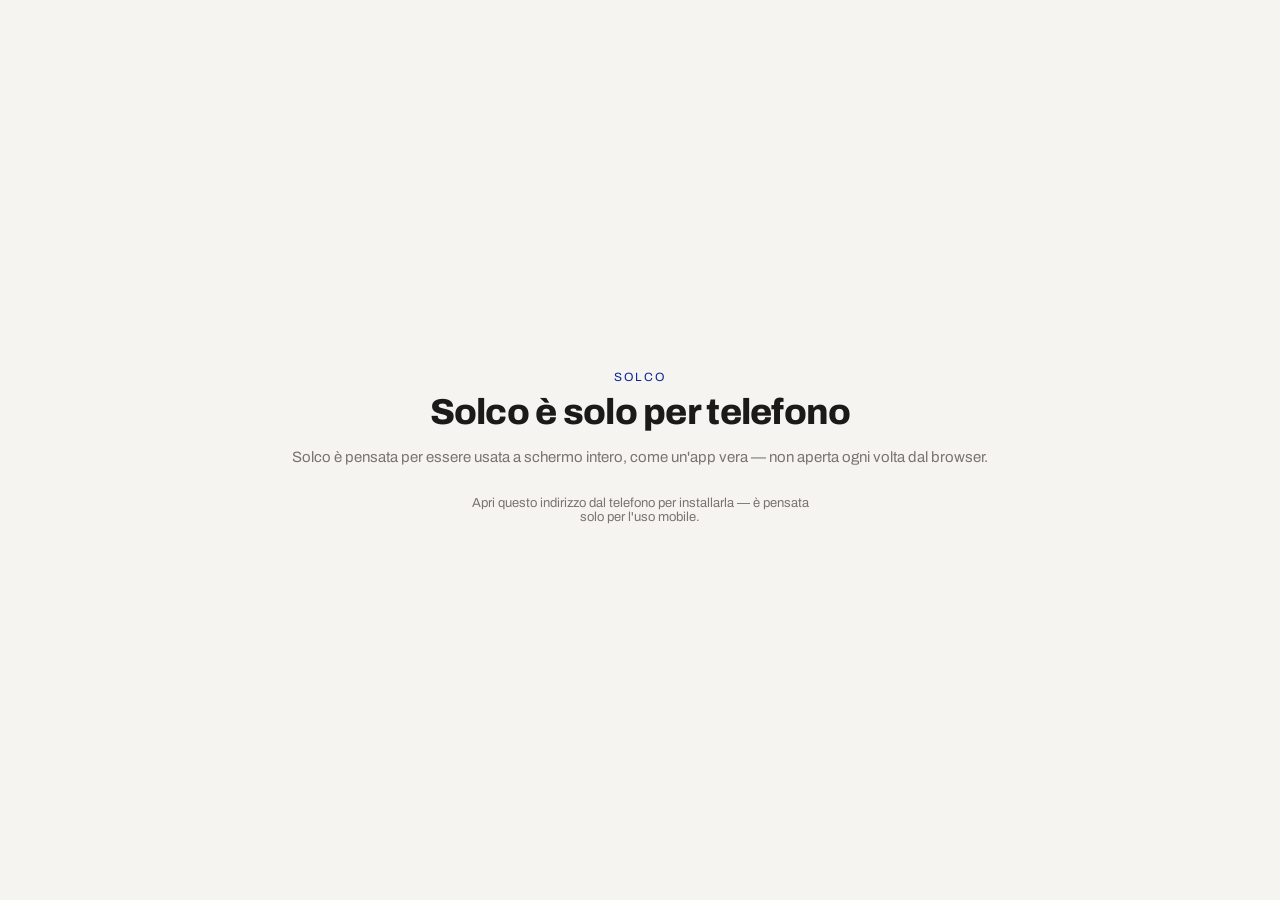
==== admin.html @ b0c0eb14 "Add files via upload" ====
<!DOCTYPE html>
<html lang="it">
<head>
<meta charset="utf-8">
<meta name="viewport" content="width=device-width, initial-scale=1, viewport-fit=cover">
<title>Solco — Utenti e inviti</title>
<link rel="manifest" href="/manifest.json">
<link rel="apple-touch-icon" href="/assets/icon-192.png">
<meta name="apple-mobile-web-app-capable" content="yes">
<meta name="theme-color" content="#1c1a19">
<link rel="stylesheet" href="/assets/style.css">
<script>
  if (!(window.matchMedia('(display-mode: standalone)').matches || window.navigator.standalone)) {
    location.replace('/install.html');
  }
</script>
</head>
<body>
<div class="screen screen--no-tabbar">
  <div class="topbar">
    <a href="/index.html" class="back-link">← Libreria</a>
  </div>
  <h1 style="font-size:28px">Utenti e inviti</h1>
  <p style="font-size:14px;color:var(--color-neutral-700)">Solco è privata: solo chi ha un account può entrare. Genera un codice per aggiungere qualcuno.</p>

  <button class="btn btn-primary btn-block" id="new-invite-btn">Genera codice invito</button>
  <div id="invite-result" style="display:none;background:var(--color-accent-100);border-radius:8px;padding:16px;text-align:center">
    <div style="font-size:12px;letter-spacing:.08em;text-transform:uppercase;color:var(--color-accent-700)">Codice</div>
    <div style="font-family:var(--font-heading);font-weight:800;font-size:28px;letter-spacing:.06em;margin-top:6px" id="invite-code"></div>
    <p style="font-size:12px;color:var(--color-neutral-700);margin-top:8px">Condividilo insieme al link: solco.app/register.html?invite=CODICE</p>
  </div>

  <div>
    <h3 style="font-size:16px;margin-bottom:10px">Inviti recenti</h3>
    <div id="invites-list"></div>
  </div>

  <div>
    <h3 style="font-size:16px;margin-bottom:10px">Persone con accesso</h3>
    <div id="users-list"></div>
  </div>
</div>

<script src="/assets/app.js"></script>
<script>
  async function loadUsers() {
    const { users } = await api('/api/users');
    document.getElementById('users-list').innerHTML = users.map(u => `
      <div class="detail-row" style="align-items:center">
        <div>
          <div style="font-family:var(--font-heading);font-weight:800;font-size:14px">${u.username}${u.role === 'Amministratore' ? ' · Admin' : ''}</div>
          <div style="font-size:12px;color:var(--color-neutral-700)">${u.email}</div>
        </div>
        <span class="tag ${u.status === 'sospeso' ? 'tag-outline' : 'tag-neutral'}">${u.status === 'sospeso' ? 'Sospeso' : 'Attivo'}</span>
      </div>`).join('');
  }
  async function loadInvites() {
    const { invites } = await api('/api/invites');
    document.getElementById('invites-list').innerHTML = invites.length ? invites.map(i => `
      <div class="detail-row" style="align-items:center">
        <span style="font-family:var(--font-heading);font-weight:800;font-size:14px">${i.code}</span>
        <span class="tag ${i.used_by ? 'tag-neutral' : 'tag-accent'}">${i.used_by ? 'Usato da ' + i.used_by : 'In attesa'}</span>
      </div>`).join('') : '<p style="font-size:13px;color:var(--color-neutral-700)">Nessun invito generato ancora.</p>';
  }

  document.getElementById('new-invite-btn').addEventListener('click', async () => {
    try {
      const { code } = await api('/api/invites', { method: 'POST' });
      haptic(HAPTIC.success);
      document.getElementById('invite-code').textContent = code;
      document.getElementById('invite-result').style.display = 'block';
      loadInvites();
    } catch (err) { toast(err.message); }
  });

  (async () => {
    try { await Promise.all([loadUsers(), loadInvites()]); }
    catch (err) { toast(err.message); }
  })();
</script>
</body>
</html>
---- assets/style.css ----
@import url('https://fonts.googleapis.com/css2?family=Archivo:wght@500;800&family=Archivo+Black&display=swap');

:root {
  --color-bg: #f6f4f1;
  --color-surface: #ffffff;
  --color-text: #1c1a19;
  --color-dark: #201e1d;
  --color-neutral-200: #ece9e5;
  --color-neutral-300: #ddd8d2;
  --color-neutral-700: #79746e;
  --color-divider: #e2ddd7;
  --color-accent: #1440d8;
  --color-accent-100: #eef2ff;
  --color-accent-300: #8ba2ff;
  --color-accent-700: #0a2794;
  --color-danger: #b3261e;
  --font-heading: 'Archivo', system-ui, sans-serif;
  --font-body: -apple-system, BlinkMacSystemFont, 'Archivo', system-ui, sans-serif;
  --safe-top: env(safe-area-inset-top, 0px);
  --safe-bottom: env(safe-area-inset-bottom, 0px);
}

* { box-sizing: border-box; }
html, body { margin: 0; padding: 0; -webkit-tap-highlight-color: transparent; }
body {
  background: var(--color-bg);
  color: var(--color-text);
  font-family: var(--font-body);
  overscroll-behavior-y: none;
  min-height: 100vh;
}
h1, h2, h3, h4 { font-family: var(--font-heading); font-weight: 800; margin: 0; letter-spacing: -0.02em; }
p { margin: 0; }
a { color: var(--color-accent-700); text-decoration: none; }
button { font-family: inherit; cursor: pointer; }

/* --- layout --- */
.screen { min-height: 100vh; padding: calc(18px + var(--safe-top)) 20px calc(90px + var(--safe-bottom)); display: flex; flex-direction: column; gap: 18px; }
.screen--no-tabbar { padding-bottom: calc(24px + var(--safe-bottom)); }
.topbar { display: flex; align-items: center; justify-content: space-between; }
.topbar h1 { font-size: 30px; }
.back-link { font-size: 15px; color: var(--color-accent-700); }

/* --- pulsanti --- */
.btn { display: inline-flex; align-items: center; justify-content: center; gap: 8px; border: none; border-radius: 3px; font-family: var(--font-heading); font-weight: 800; font-size: 15px; min-height: 48px; padding: 0 20px; transition: transform .08s ease, opacity .15s ease; }
.btn:active { transform: scale(0.97); }
.btn-primary { background: var(--color-accent); color: #fff; }
.btn-secondary { background: var(--color-neutral-200); color: var(--color-text); }
.btn-outline { background: transparent; color: var(--color-text); border: 1.5px solid var(--color-divider); }
.btn-danger { background: var(--color-danger); color: #fff; }
.btn-block { width: 100%; }
.btn[disabled] { opacity: .5; pointer-events: none; }
.icon-btn { width: 40px; height: 40px; border-radius: 50%; border: none; background: var(--color-neutral-200); display: flex; align-items: center; justify-content: center; font-size: 17px; }

/* --- tag / badge --- */
.tag { display: inline-flex; align-items: center; padding: 5px 10px; border-radius: 3px; font-size: 12px; font-family: var(--font-heading); font-weight: 800; }
.tag-accent { background: var(--color-accent); color: #fff; }
.tag-neutral { background: var(--color-neutral-200); color: var(--color-text); }
.tag-outline { background: transparent; border: 1px solid var(--color-divider); color: var(--color-neutral-700); }

/* --- campi form --- */
.field { display: flex; flex-direction: column; gap: 6px; }
.field label { font-size: 12px; letter-spacing: .08em; text-transform: uppercase; color: var(--color-neutral-700); }
.input, select.input, textarea.input {
  width: 100%; border: 1.5px solid var(--color-divider); border-radius: 3px; background: var(--color-surface);
  padding: 13px 14px; font-size: 16px; color: var(--color-text); font-family: inherit;
}
.input:focus { outline: none; border-color: var(--color-accent); }
textarea.input { resize: vertical; min-height: 80px; }

/* --- stat mini-bar (in cima a libreria) --- */
.stat-row { display: flex; gap: 20px; border-top: 2px solid var(--color-divider); border-bottom: 1px solid var(--color-divider); padding: 12px 0 14px; }
.stat-row .stat + .stat { border-left: 1px solid var(--color-divider); padding-left: 20px; }
.stat-label { font-size: 10px; letter-spacing: .1em; text-transform: uppercase; color: var(--color-neutral-700); margin-bottom: 4px; }
.stat-value { font-family: var(--font-heading); font-weight: 800; font-size: 20px; }

/* --- chip filtri --- */
.chip-row { display: flex; gap: 8px; overflow-x: auto; padding-bottom: 4px; -ms-overflow-style: none; scrollbar-width: none; }
.chip-row::-webkit-scrollbar { display: none; }
.chip { flex: 0 0 auto; padding: 7px 14px; border-radius: 20px; font-size: 13px; background: var(--color-neutral-200); color: var(--color-text); border: none; white-space: nowrap; }
.chip.active { background: var(--color-accent); color: #fff; font-weight: 700; }

/* --- griglia libreria --- */
.grid { display: grid; grid-template-columns: 1fr 1fr; gap: 18px 14px; }
.record-card { display: flex; flex-direction: column; text-align: left; background: none; border: none; padding: 0; }
.record-cover { aspect-ratio: 1; padding: 12px; display: flex; flex-direction: column; justify-content: flex-end; border-radius: 2px; }
.record-cover .cover-title { font-family: var(--font-heading); font-weight: 800; font-size: 16px; line-height: 1.05; }
.record-artist { font-family: var(--font-heading); font-weight: 800; font-size: 13px; margin-top: 8px; }
.record-meta { font-size: 12px; color: var(--color-neutral-700); display: flex; justify-content: space-between; margin-top: 2px; }

/* --- stato vuoto --- */
.empty-state { text-align: center; padding: 48px 24px; color: var(--color-neutral-700); }
.empty-state p { margin-top: 8px; font-size: 14px; }

/* --- floating action button --- */
.fab { position: fixed; right: 20px; bottom: calc(84px + var(--safe-bottom)); background: var(--color-accent); color: #fff; border: none; border-radius: 50%; width: 58px; height: 58px; font-size: 24px; display: flex; align-items: center; justify-content: center; box-shadow: 0 6px 18px rgba(20,64,216,.35); z-index: 20; }
.fab:active { transform: scale(0.94); }

/* --- tab bar inferiore (navigazione principale, l'unica sempre visibile) --- */
.tabbar { position: fixed; left: 0; right: 0; bottom: 0; background: var(--color-surface); border-top: 1px solid var(--color-divider); display: flex; padding-bottom: var(--safe-bottom); z-index: 10; }
.tab { flex: 1; display: flex; flex-direction: column; align-items: center; gap: 3px; padding: 10px 0 8px; background: none; border: none; color: var(--color-neutral-700); font-size: 11px; }
.tab.active { color: var(--color-accent); font-weight: 700; }
.tab .tab-icon { font-size: 19px; }

/* --- pannello secondario / bottom sheet (modifica, elimina, impostazioni) --- */
.sheet-backdrop { position: fixed; inset: 0; background: rgba(28,26,25,.45); z-index: 30; opacity: 0; pointer-events: none; transition: opacity .2s ease; }
.sheet-backdrop.open { opacity: 1; pointer-events: auto; }
.sheet { position: fixed; left: 0; right: 0; bottom: 0; background: var(--color-surface); border-radius: 14px 14px 0 0; padding: 10px 22px calc(26px + var(--safe-bottom)); z-index: 31; transform: translateY(100%); transition: transform .25s cubic-bezier(.32,.72,0,1); display: flex; flex-direction: column; gap: 16px; max-height: 82vh; overflow-y: auto; }
.sheet.open { transform: translateY(0); }
.sheet-handle { width: 36px; height: 4px; background: var(--color-neutral-300); border-radius: 2px; margin: 8px auto 4px; }
.sheet h3 { font-size: 20px; }

/* --- toast (conferma azioni) --- */
.toast { position: fixed; left: 50%; bottom: calc(92px + var(--safe-bottom)); transform: translate(-50%, 10px); background: var(--color-dark); color: #fff; padding: 12px 18px; border-radius: 8px; font-size: 14px; z-index: 40; opacity: 0; transition: opacity .2s ease, transform .2s ease; pointer-events: none; }
.toast.show { opacity: 1; transform: translate(-50%, 0); }

/* --- scheda disco --- */
.disc-cover { aspect-ratio: 1; padding: 24px; display: flex; flex-direction: column; justify-content: space-between; border-radius: 2px; color: #fff; }
.disc-cover .disc-meta-top { font-size: 10px; letter-spacing: .16em; text-transform: uppercase; opacity: .7; }
.disc-cover .disc-title { font-family: var(--font-heading); font-weight: 800; font-size: 34px; line-height: .98; }
.disc-cover .disc-artist { font-size: 14px; opacity: .8; margin-top: 6px; }
.detail-row { border-top: 1px solid var(--color-divider); display: flex; align-items: baseline; justify-content: space-between; padding: 13px 0; font-size: 14px; }
.detail-row:last-of-type { border-bottom: 2px solid var(--color-divider); }
.detail-row .detail-label { color: var(--color-neutral-700); font-size: 13px; }
.detail-value-big { font-family: var(--font-heading); font-weight: 800; font-size: 26px; color: var(--color-accent-700); }

/* --- scansione --- */
.scan-wrap { position: fixed; inset: 0; background: #141312; z-index: 50; display: flex; flex-direction: column; color: #f3f2f2; }
.scan-header { display: flex; align-items: center; justify-content: space-between; padding: calc(18px + var(--safe-top)) 22px 16px; }
.scan-video-wrap { position: relative; flex: 1; overflow: hidden; background: #000; }
.scan-video-wrap video { width: 100%; height: 100%; object-fit: cover; }
.scan-frame { position: absolute; left: 40px; right: 40px; top: 34%; bottom: 34%; pointer-events: none; }
.scan-frame .corner { position: absolute; width: 30px; height: 30px; border-color: var(--color-accent-300); border-style: solid; border-width: 0; }
.scan-frame .tl { top: 0; left: 0; border-top-width: 3px; border-left-width: 3px; }
.scan-frame .tr { top: 0; right: 0; border-top-width: 3px; border-right-width: 3px; }
.scan-frame .bl { bottom: 0; left: 0; border-bottom-width: 3px; border-left-width: 3px; }
.scan-frame .br { bottom: 0; right: 0; border-bottom-width: 3px; border-right-width: 3px; }
.scan-frame.found .corner { border-color: #38d17a; }
.scan-footer { padding: 22px; display: flex; flex-direction: column; gap: 16px; }
.scan-mode-toggle { display: flex; border: 1px solid rgba(243,242,242,.35); border-radius: 3px; overflow: hidden; }
.scan-mode-toggle button { flex: 1; background: none; border: none; color: rgba(243,242,242,.75); padding: 11px 14px; font-size: 13px; }
.scan-mode-toggle button.active { background: var(--color-accent); color: #fff; font-family: var(--font-heading); font-weight: 800; }
.scan-hint { font-size: 14px; line-height: 1.5; color: rgba(243,242,242,.75); }
.scan-status { border-top: 1px solid rgba(243,242,242,.25); padding-top: 14px; display: flex; align-items: center; justify-content: space-between; font-size: 13px; color: rgba(243,242,242,.75); }

/* --- grafici (svg fatti a mano, coerenti col concept) --- */
.chart-block { padding: 4px 0; }
.chart-block h4 { font-size: 16px; margin-bottom: 2px; }
.chart-caption { font-size: 12px; color: var(--color-neutral-700); margin-bottom: 14px; }
.chart-axis-labels { display: flex; justify-content: space-between; font-size: 11px; color: var(--color-neutral-700); margin-top: 8px; border-top: 1px solid var(--color-divider); padding-top: 8px; }
.quality-bar { display: flex; height: 30px; border-radius: 2px; overflow: hidden; margin-bottom: 12px; }

/* --- animazioni feedback --- */
@keyframes pop { 0% { transform: scale(1); } 40% { transform: scale(1.06); } 100% { transform: scale(1); } }
.pop { animation: pop .28s ease; }
@keyframes fade-out { to { opacity: 0; transform: scale(.94); } }
.fading-out { animation: fade-out .18s ease forwards; }

.spinner { width: 22px; height: 22px; border: 3px solid var(--color-neutral-300); border-top-color: var(--color-accent); border-radius: 50%; animation: spin .7s linear infinite; }
@keyframes spin { to { transform: rotate(360deg); } }

.center-msg { display: flex; flex-direction: column; align-items: center; justify-content: center; gap: 12px; padding: 60px 20px; text-align: center; color: var(--color-neutral-700); }
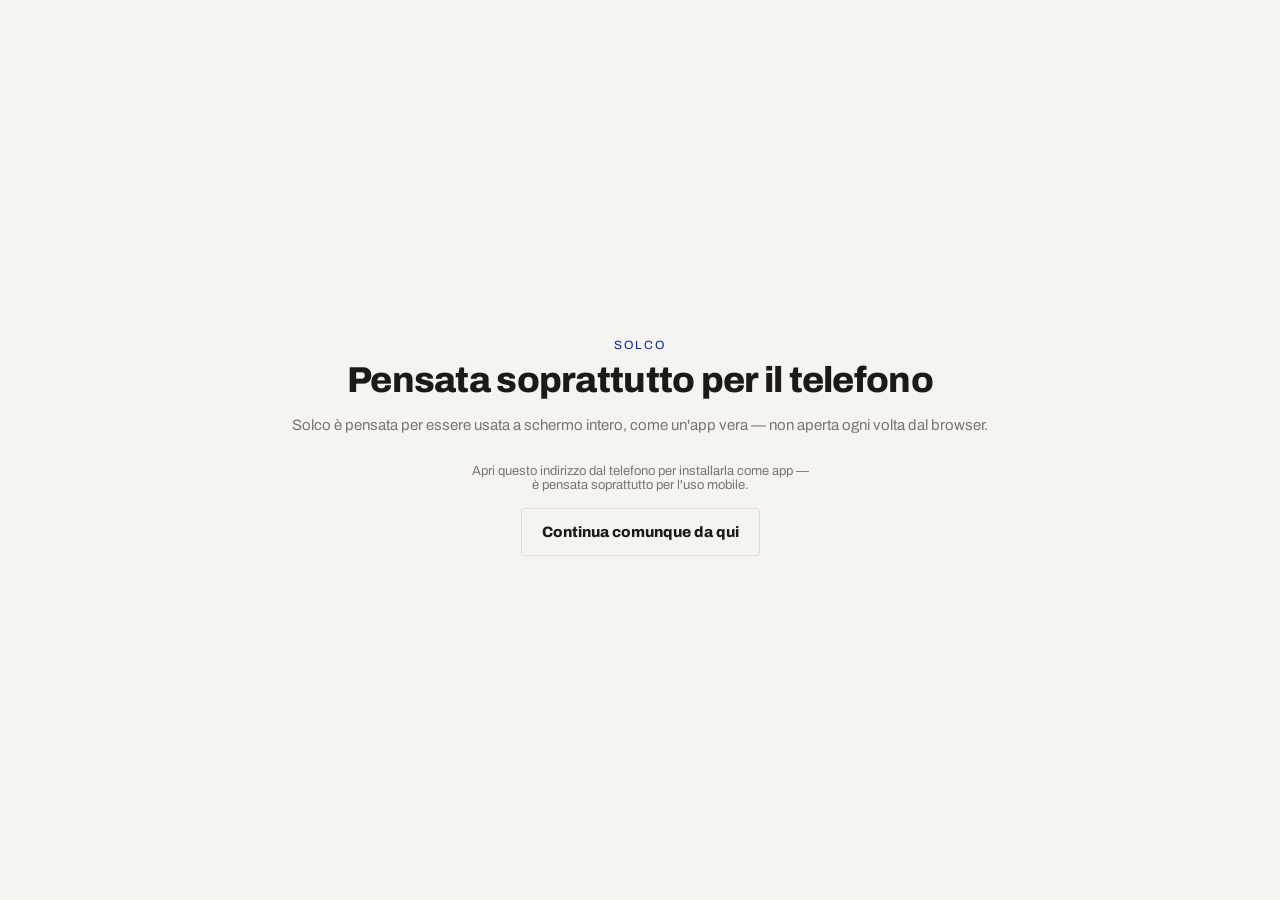
==== commit a63f64a5: "solco-update-1" ====
--- a/admin.html
+++ b/admin.html
@@ -10,7 +10,8 @@
 <meta name="theme-color" content="#1c1a19">
 <link rel="stylesheet" href="/assets/style.css">
 <script>
-  if (!(window.matchMedia('(display-mode: standalone)').matches || window.navigator.standalone)) {
+  var desktopOk = document.cookie.indexOf('desktop_ok=1') !== -1;
+  if (!desktopOk && !(window.matchMedia('(display-mode: standalone)').matches || window.navigator.standalone)) {
     location.replace('/install.html');
   }
 </script>
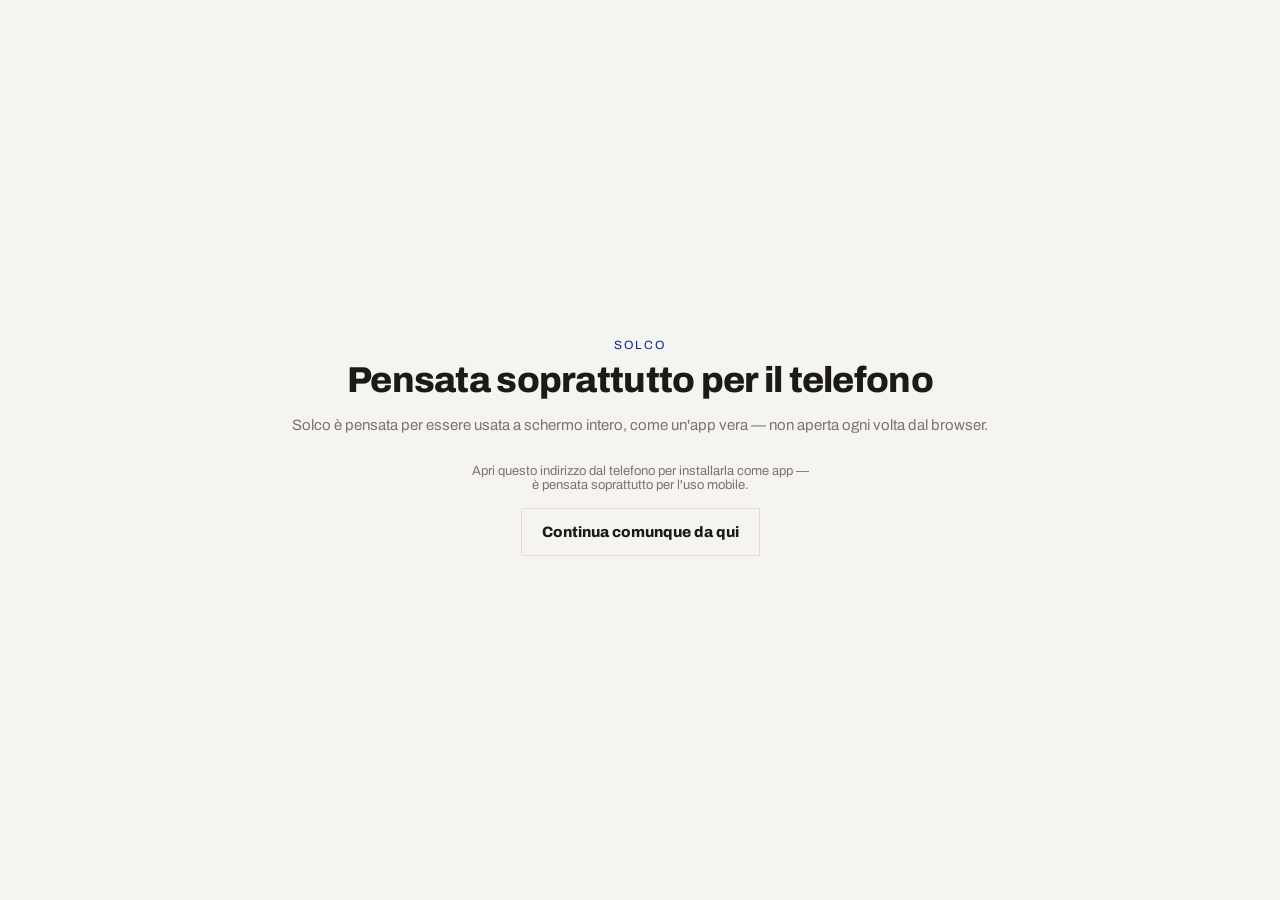
==== commit e1a060b5: "v4" ====
--- a/admin.html
+++ b/admin.html
@@ -25,7 +25,7 @@
   <p style="font-size:14px;color:var(--color-neutral-700)">Solco è privata: solo chi ha un account può entrare. Genera un codice per aggiungere qualcuno.</p>
 
   <button class="btn btn-primary btn-block" id="new-invite-btn">Genera codice invito</button>
-  <div id="invite-result" style="display:none;background:var(--color-accent-100);border-radius:8px;padding:16px;text-align:center">
+  <div id="invite-result" style="display:none;background:var(--color-accent-100);border-radius:0;padding:16px;text-align:center">
     <div style="font-size:12px;letter-spacing:.08em;text-transform:uppercase;color:var(--color-accent-700)">Codice</div>
     <div style="font-family:var(--font-heading);font-weight:800;font-size:28px;letter-spacing:.06em;margin-top:6px" id="invite-code"></div>
     <p style="font-size:12px;color:var(--color-neutral-700);margin-top:8px">Condividilo insieme al link: solco.app/register.html?invite=CODICE</p>
--- a/assets/style.css
+++ b/assets/style.css
@@ -42,7 +42,7 @@
 .back-link { font-size: 15px; color: var(--color-accent-700); }
 
 /* --- pulsanti --- */
-.btn { display: inline-flex; align-items: center; justify-content: center; gap: 8px; border: none; border-radius: 3px; font-family: var(--font-heading); font-weight: 800; font-size: 15px; min-height: 48px; padding: 0 20px; transition: transform .08s ease, opacity .15s ease; }
+.btn { display: inline-flex; align-items: center; justify-content: center; gap: 8px; border: none; border-radius: 0; font-family: var(--font-heading); font-weight: 800; font-size: 15px; min-height: 48px; padding: 0 20px; transition: transform .08s ease, opacity .15s ease; }
 .btn:active { transform: scale(0.97); }
 .btn-primary { background: var(--color-accent); color: #fff; }
 .btn-secondary { background: var(--color-neutral-200); color: var(--color-text); }
@@ -50,10 +50,10 @@
 .btn-danger { background: var(--color-danger); color: #fff; }
 .btn-block { width: 100%; }
 .btn[disabled] { opacity: .5; pointer-events: none; }
-.icon-btn { width: 40px; height: 40px; border-radius: 50%; border: none; background: var(--color-neutral-200); display: flex; align-items: center; justify-content: center; font-size: 17px; }
+.icon-btn { width: 40px; height: 40px; border-radius: 0; border: none; background: var(--color-neutral-200); display: flex; align-items: center; justify-content: center; font-size: 17px; }
 
 /* --- tag / badge --- */
-.tag { display: inline-flex; align-items: center; padding: 5px 10px; border-radius: 3px; font-size: 12px; font-family: var(--font-heading); font-weight: 800; }
+.tag { display: inline-flex; align-items: center; padding: 5px 10px; border-radius: 0; font-size: 12px; font-family: var(--font-heading); font-weight: 800; }
 .tag-accent { background: var(--color-accent); color: #fff; }
 .tag-neutral { background: var(--color-neutral-200); color: var(--color-text); }
 .tag-outline { background: transparent; border: 1px solid var(--color-divider); color: var(--color-neutral-700); }
@@ -62,7 +62,7 @@
 .field { display: flex; flex-direction: column; gap: 6px; }
 .field label { font-size: 12px; letter-spacing: .08em; text-transform: uppercase; color: var(--color-neutral-700); }
 .input, select.input, textarea.input {
-  width: 100%; border: 1.5px solid var(--color-divider); border-radius: 3px; background: var(--color-surface);
+  width: 100%; border: 1.5px solid var(--color-divider); border-radius: 0; background: var(--color-surface);
   padding: 13px 14px; font-size: 16px; color: var(--color-text); font-family: inherit;
 }
 .input:focus { outline: none; border-color: var(--color-accent); }
@@ -77,13 +77,13 @@
 /* --- chip filtri --- */
 .chip-row { display: flex; gap: 8px; overflow-x: auto; padding-bottom: 4px; -ms-overflow-style: none; scrollbar-width: none; }
 .chip-row::-webkit-scrollbar { display: none; }
-.chip { flex: 0 0 auto; padding: 7px 14px; border-radius: 20px; font-size: 13px; background: var(--color-neutral-200); color: var(--color-text); border: none; white-space: nowrap; }
+.chip { flex: 0 0 auto; padding: 7px 14px; border-radius: 0; font-size: 13px; background: var(--color-neutral-200); color: var(--color-text); border: none; white-space: nowrap; }
 .chip.active { background: var(--color-accent); color: #fff; font-weight: 700; }
 
 /* --- griglia libreria --- */
 .grid { display: grid; grid-template-columns: 1fr 1fr; gap: 18px 14px; }
 .record-card { display: flex; flex-direction: column; text-align: left; background: none; border: none; padding: 0; }
-.record-cover { aspect-ratio: 1; padding: 12px; display: flex; flex-direction: column; justify-content: flex-end; border-radius: 2px; }
+.record-cover { aspect-ratio: 1; padding: 12px; display: flex; flex-direction: column; justify-content: flex-end; border-radius: 0; }
 .record-cover .cover-title { font-family: var(--font-heading); font-weight: 800; font-size: 16px; line-height: 1.05; }
 .record-artist { font-family: var(--font-heading); font-weight: 800; font-size: 13px; margin-top: 8px; }
 .record-meta { font-size: 12px; color: var(--color-neutral-700); display: flex; justify-content: space-between; margin-top: 2px; }
@@ -93,7 +93,7 @@
 .empty-state p { margin-top: 8px; font-size: 14px; }
 
 /* --- floating action button --- */
-.fab { position: fixed; right: 20px; bottom: calc(84px + var(--safe-bottom)); background: var(--color-accent); color: #fff; border: none; border-radius: 50%; width: 58px; height: 58px; font-size: 24px; display: flex; align-items: center; justify-content: center; box-shadow: 0 6px 18px rgba(20,64,216,.35); z-index: 20; }
+.fab { position: fixed; right: 20px; bottom: calc(84px + var(--safe-bottom)); background: var(--color-accent); color: #fff; border: none; border-radius: 0; width: 58px; height: 58px; font-size: 24px; display: flex; align-items: center; justify-content: center; box-shadow: 0 6px 18px rgba(20,64,216,.35); z-index: 20; }
 .fab:active { transform: scale(0.94); }
 
 /* --- tab bar inferiore (navigazione principale, l'unica sempre visibile) --- */
@@ -105,17 +105,17 @@
 /* --- pannello secondario / bottom sheet (modifica, elimina, impostazioni) --- */
 .sheet-backdrop { position: fixed; inset: 0; background: rgba(28,26,25,.45); z-index: 30; opacity: 0; pointer-events: none; transition: opacity .2s ease; }
 .sheet-backdrop.open { opacity: 1; pointer-events: auto; }
-.sheet { position: fixed; left: 0; right: 0; bottom: 0; background: var(--color-surface); border-radius: 14px 14px 0 0; padding: 10px 22px calc(26px + var(--safe-bottom)); z-index: 31; transform: translateY(100%); transition: transform .25s cubic-bezier(.32,.72,0,1); display: flex; flex-direction: column; gap: 16px; max-height: 82vh; overflow-y: auto; }
+.sheet { position: fixed; left: 0; right: 0; bottom: 0; background: var(--color-surface); border-radius: 0; padding: 10px 22px calc(26px + var(--safe-bottom)); z-index: 31; transform: translateY(100%); transition: transform .25s cubic-bezier(.32,.72,0,1); display: flex; flex-direction: column; gap: 16px; max-height: 82vh; overflow-y: auto; }
 .sheet.open { transform: translateY(0); }
-.sheet-handle { width: 36px; height: 4px; background: var(--color-neutral-300); border-radius: 2px; margin: 8px auto 4px; }
+.sheet-handle { width: 36px; height: 3px; background: var(--color-neutral-300); border-radius: 0; margin: 8px auto 4px; }
 .sheet h3 { font-size: 20px; }
 
 /* --- toast (conferma azioni) --- */
-.toast { position: fixed; left: 50%; bottom: calc(92px + var(--safe-bottom)); transform: translate(-50%, 10px); background: var(--color-dark); color: #fff; padding: 12px 18px; border-radius: 8px; font-size: 14px; z-index: 40; opacity: 0; transition: opacity .2s ease, transform .2s ease; pointer-events: none; }
+.toast { position: fixed; left: 50%; bottom: calc(92px + var(--safe-bottom)); transform: translate(-50%, 10px); background: var(--color-dark); color: #fff; padding: 12px 18px; border-radius: 0; font-size: 14px; z-index: 40; opacity: 0; transition: opacity .2s ease, transform .2s ease; pointer-events: none; }
 .toast.show { opacity: 1; transform: translate(-50%, 0); }
 
 /* --- scheda disco --- */
-.disc-cover { aspect-ratio: 1; padding: 24px; display: flex; flex-direction: column; justify-content: space-between; border-radius: 2px; color: #fff; }
+.disc-cover { aspect-ratio: 1; padding: 24px; display: flex; flex-direction: column; justify-content: space-between; border-radius: 0; color: #fff; }
 .disc-cover .disc-meta-top { font-size: 10px; letter-spacing: .16em; text-transform: uppercase; opacity: .7; }
 .disc-cover .disc-title { font-family: var(--font-heading); font-weight: 800; font-size: 34px; line-height: .98; }
 .disc-cover .disc-artist { font-size: 14px; opacity: .8; margin-top: 6px; }
@@ -137,7 +137,7 @@
 .scan-frame .br { bottom: 0; right: 0; border-bottom-width: 3px; border-right-width: 3px; }
 .scan-frame.found .corner { border-color: #38d17a; }
 .scan-footer { padding: 22px; display: flex; flex-direction: column; gap: 16px; }
-.scan-mode-toggle { display: flex; border: 1px solid rgba(243,242,242,.35); border-radius: 3px; overflow: hidden; }
+.scan-mode-toggle { display: flex; border: 1px solid rgba(243,242,242,.35); border-radius: 0; overflow: hidden; }
 .scan-mode-toggle button { flex: 1; background: none; border: none; color: rgba(243,242,242,.75); padding: 11px 14px; font-size: 13px; }
 .scan-mode-toggle button.active { background: var(--color-accent); color: #fff; font-family: var(--font-heading); font-weight: 800; }
 .scan-hint { font-size: 14px; line-height: 1.5; color: rgba(243,242,242,.75); }
@@ -148,7 +148,7 @@
 .chart-block h4 { font-size: 16px; margin-bottom: 2px; }
 .chart-caption { font-size: 12px; color: var(--color-neutral-700); margin-bottom: 14px; }
 .chart-axis-labels { display: flex; justify-content: space-between; font-size: 11px; color: var(--color-neutral-700); margin-top: 8px; border-top: 1px solid var(--color-divider); padding-top: 8px; }
-.quality-bar { display: flex; height: 30px; border-radius: 2px; overflow: hidden; margin-bottom: 12px; }
+.quality-bar { display: flex; height: 30px; border-radius: 0; overflow: hidden; margin-bottom: 12px; }
 
 /* --- animazioni feedback --- */
 @keyframes pop { 0% { transform: scale(1); } 40% { transform: scale(1.06); } 100% { transform: scale(1); } }
